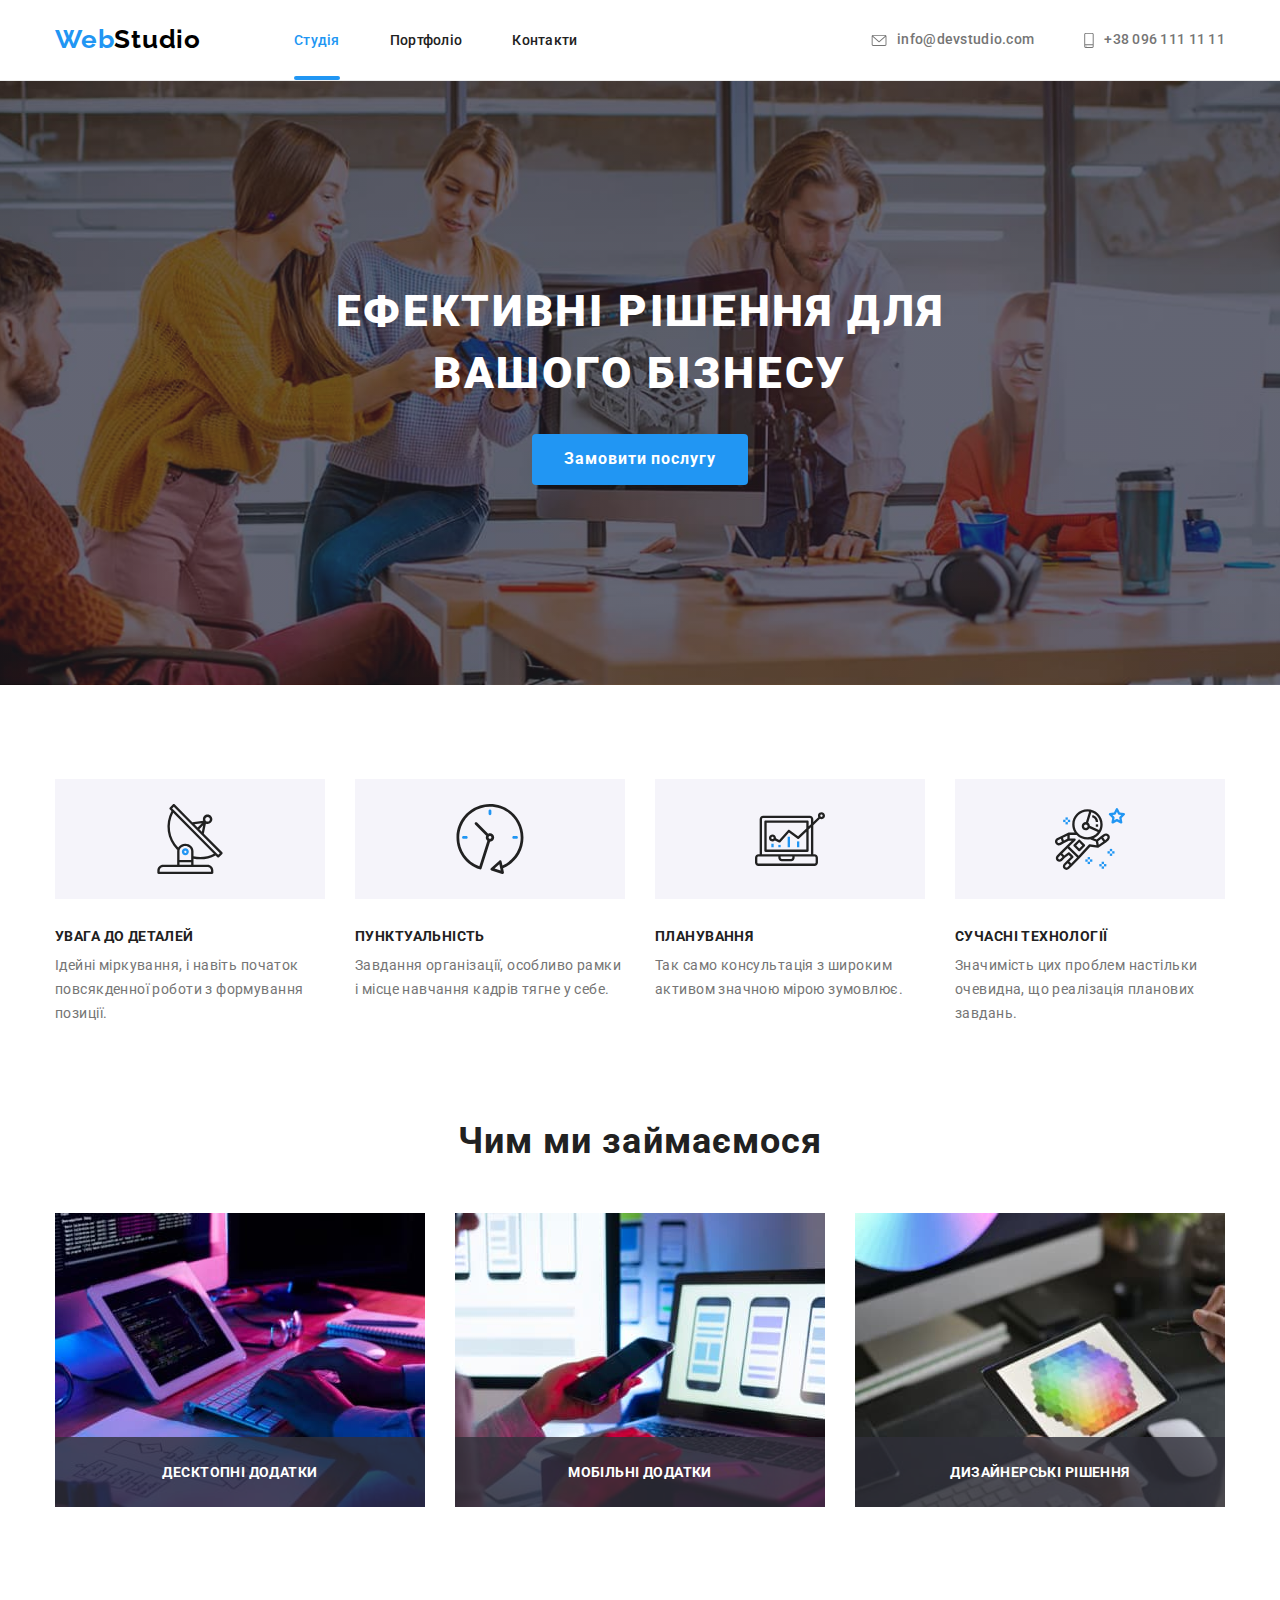
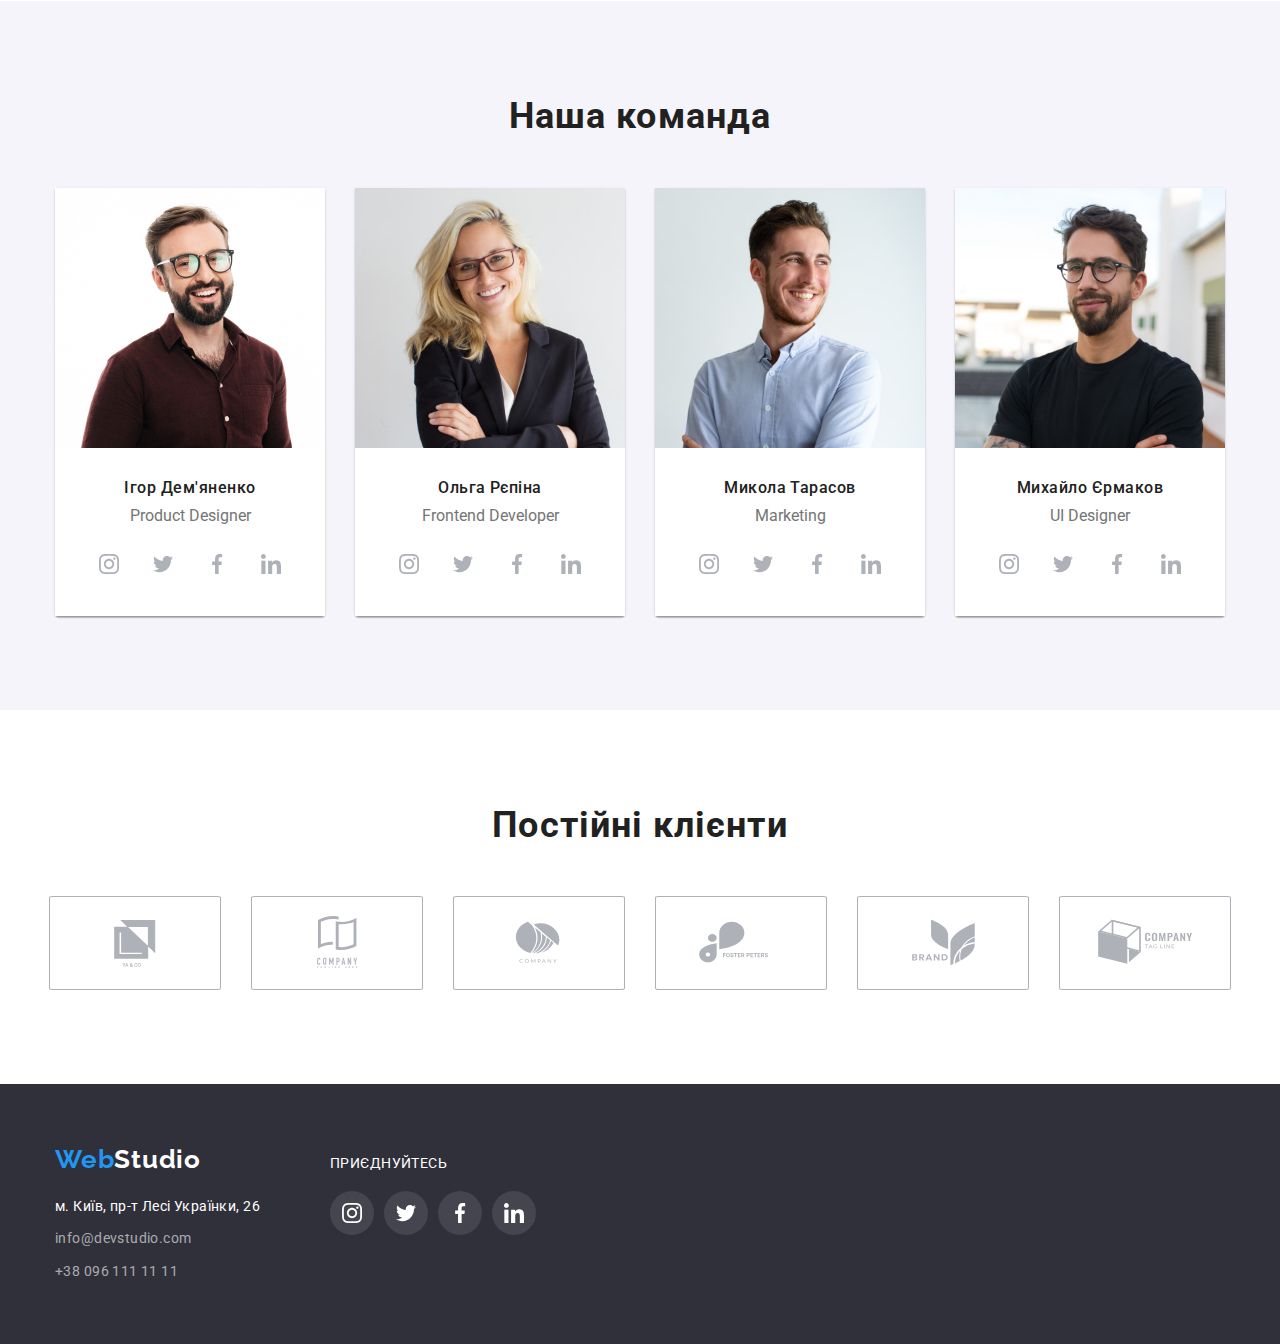
==== index.html @ da3ea860 "add start files" ====
<!DOCTYPE html>
<html lang="uk">
  <head>
    <meta charset="UTF-8" />
    <meta http-equiv="X-UA-Compatible" content="IE=edge" />
    <meta name="viewport" content="width=device-width, initial-scale=1.0" />
    <title>WebStudio</title>
    <link rel="preconnect" href="https://fonts.googleapis.com" />
    <link rel="preconnect" href="https://fonts.gstatic.com" crossorigin />
    <link
      href="https://fonts.googleapis.com/css2?family=Raleway:wght@700&family=Roboto:wght@400;500;700;900&display=swap"
      rel="stylesheet"
    />
    <link
      rel="stylesheet"
      href="https://cdnjs.cloudflare.com/ajax/libs/modern-normalize/1.1.0/modern-normalize.min.css"
    />
    <link rel="stylesheet" href="./css/styles.css" />
  </head>
 
  <body>
    <!-- Хедер -->
    <header class="header">
      <div class="conteiner nav">
        <nav class="nav">
          <a class="logo logoheader" href="/"
            >Web<span class="sublogoheader">Studio</span></a
          >
          <ul class="list nav-list">
            <li class="item">
              <a class="link nav-link current" href="./index.html">Студія</a>
            </li>
            <li class="item">
              <a class="link nav-link" href="./portfolio.html">Портфоліо</a>
            </li>
            <li class="item"><a class="link nav-link" href="">Контакти</a></li>
          </ul>
        </nav>
        <ul class="list nav-list nav-contact">
          <li class="item">
            <a class="link nav-link nav-icon" href="mailto:info@devstudio.com">
              <svg width="16px" height="12px" class="contact-icon">
                <use href="./images/icon/symbol-defs.svg#envelope"></use>
              </svg>
              info@devstudio.com</a
            >
          </li>
          <li class="item">
            <a class="link nav-link nav-icon" href="tel:+380961111111">
              <svg width="10px" height="16px" class="contact-icon">
                <use href="./images/icon/symbol-defs.svg#smartphone"></use>
              </svg>
              +38 096 111 11 11</a
            >
          </li>
        </ul>
      </div>
    </header>

    <!-- Мейн -->
    <main class="main">
      <!-- hero section -->
      <section class="hero">
        <div class="conteiner">
          <h1 class="hero-title">Ефективні рішення для вашого бізнесу</h1>
          <button class="hero-button" data-modal-open type="button">Замовити послугу</button>
        </div>
        
      </section>
      <!-- features section -->
      <section class="features">
        <div class="conteiner">
          <h2 class="features-title visually-hidden">Особливості</h2>
          <ul class="list features-list">
            <li class="features-item item icon-antenna">
              <h3 class="features-subtitle">Увага до деталей</h3>
              <p class="features-text">
                Ідейні міркування, і навіть початок повсякденної роботи з
                формування позиції.
              </p>
            </li>
            <li class="features-item item icon-clock">
              <h3 class="features-subtitle">Пунктуальність</h3>
              <p class="features-text">
                Завдання організації, особливо рамки і місце навчання кадрів
                тягне у себе.
              </p>
            </li>
            <li class="features-item item icon-diagram">
              <h3 class="features-subtitle">Планування</h3>
              <p class="features-text">
                Так само консультація з широким активом значною мірою зумовлює.
              </p>
            </li>
            <li class="features-item item icon-astronaut">
              <h3 class="features-subtitle">Сучасні технології</h3>
              <p class="features-text">
                Значимість цих проблем настільки очевидна, що реалізація
                планових завдань.
              </p>
            </li>
          </ul>
        </div>
      </section>
      
      <!-- examples section -->

      <section class="examples">
        <div class="conteiner">
          <h2 class="examples-title">Чим ми займаємося</h2>
          <ul class="list examples-list">
            <li class="examples-item item">
              <img
                src="./images/work1.jpg"
                alt="Приклад робіт"
                width="370"
                height="294"
              />
              <div class="examples-desc">
                <p class="examples-text">Десктопні додатки</p>
              </div>
            </li>
            <li class="examples-item item">
              <img
                src="./images/work2.jpg"
                alt="Приклад робіт"
                width="370"
                height="294"
              />
              <div class="examples-desc">
              <p class="examples-text">Мобільні додатки</p>
              </div>
            </li>
            <li class="examples-item item">
              <img
                src="./images/work3.jpg"
                alt="Приклад робіт"
                width="370"
                height="294"
              />
              <div class="examples-desc">
              <p class="examples-text">Дизайнерські рішення</p>
              </div>
            </li>
          </ul>
        </div>
      </section>

      <!-- team section -->
      <section class="team">
        <div class="conteiner">
          <h2 class="team-title">Наша команда</h2>
          <ul class="list team-list">
            <li class="team-item item">
              <img
                src="./images/team1.jpg"
                alt="Продакт дизайнер"
                width="270"
              />
              <div class="team desc">
                <h3 class="team-subtitle">Ігор Дем'яненко</h3>
                <p class="team-text">Product Designer</p>
                <ul class="list social-list">
                  <li class="social-item">
                    <a href="#" class="social-link">
                      <svg class="social-icon" aria-label="instagram">
                        <use
                          href="./images/icon/symbol-defs.svg#instagram"
                        ></use>
                      </svg>
                    </a>
                  </li>
                  <li class="social-item">
                    <a href="#" class="social-link">
                      <svg class="social-icon" aria-label="twitter">
                        <use href="./images/icon/symbol-defs.svg#twitter"></use>
                      </svg>
                    </a>
                  </li>
                  <li class="social-item">
                    <a href="#" class="social-link">
                      <svg class="social-icon" aria-label="facebook">
                        <use
                          href="./images/icon/symbol-defs.svg#facebook"
                        ></use>
                      </svg>
                    </a>
                  </li>
                  <li class="social-item">
                    <a href="#" class="social-link">
                      <svg class="social-icon" aria-label="linkedin">
                        <use
                          href="./images/icon/symbol-defs.svg#linkedin"
                        ></use>
                      </svg>
                    </a>
                  </li>
                </ul>
              </div>
            </li>
            <li class="team-item">
              <img
                src="./images/team2.jpg"
                alt="Фронтенд розробник"
                width="270"
              />
              <div class="team desc">
                <h3 class="team-subtitle">Ольга Рєпіна</h3>
                <p class="team-text">Frontend Developer</p>
                <ul class="list social-list">
                  <li class="social-item">
                    <a href="#" class="social-link">
                      <svg class="social-icon" aria-label="instagram">
                        <use
                          href="./images/icon/symbol-defs.svg#instagram"
                        ></use>
                      </svg>
                    </a>
                  </li>
                  <li class="social-item">
                    <a href="#" class="social-link">
                      <svg class="social-icon" aria-label="twitter">
                        <use href="./images/icon/symbol-defs.svg#twitter"></use>
                      </svg>
                    </a>
                  </li>
                  <li class="social-item">
                    <a href="#" class="social-link">
                      <svg class="social-icon" aria-label="facebook">
                        <use
                          href="./images/icon/symbol-defs.svg#facebook"
                        ></use>
                      </svg>
                    </a>
                  </li>
                  <li class="social-item">
                    <a href="#" class="social-link">
                      <svg class="social-icon" aria-label="linkedin">
                        <use
                          href="./images/icon/symbol-defs.svg#linkedin"
                        ></use>
                      </svg>
                    </a>
                  </li>
                </ul>
              </div>
            </li>
            <li class="team-item">
              <img src="./images/team3.jpg" alt="Маркетинг" width="270" />
              <div class="team desc">
                <h3 class="team-subtitle">Микола Тарасов</h3>
                <p class="team-text">Marketing</p>
                <ul class="list social-list">
                  <li class="social-item">
                    <a href="#" class="social-link">
                      <svg class="social-icon" aria-label="instagram">
                        <use
                          href="./images/icon/symbol-defs.svg#instagram"
                        ></use>
                      </svg>
                    </a>
                  </li>
                  <li class="social-item">
                    <a href="#" class="social-link">
                      <svg class="social-icon" aria-label="twitter">
                        <use href="./images/icon/symbol-defs.svg#twitter"></use>
                      </svg>
                    </a>
                  </li>
                  <li class="social-item">
                    <a href="#" class="social-link">
                      <svg class="social-icon" aria-label="facebook">
                        <use
                          href="./images/icon/symbol-defs.svg#facebook"
                        ></use>
                      </svg>
                    </a>
                  </li>
                  <li class="social-item">
                    <a href="#" class="social-link">
                      <svg class="social-icon" aria-label="linkedin">
                        <use
                          href="./images/icon/symbol-defs.svg#linkedin"
                        ></use>
                      </svg>
                    </a>
                  </li>
                </ul>
              </div>
            </li>
            <li class="team-item item">
              <img src="./images/team4.jpg" alt="Дизайнер" width="270" />
              <div class="team desc">
                <h3 class="team-subtitle">Михайло Єрмаков</h3>
                <p class="team-text">UI Designer</p>
                <ul class="list social-list">
                  <li class="social-item">
                    <a href="#" class="social-link">
                      <svg class="social-icon" aria-label="instagram">
                        <use
                          href="./images/icon/symbol-defs.svg#instagram"
                        ></use>
                      </svg>
                    </a>
                  </li>
                  <li class="social-item">
                    <a href="#" class="social-link">
                      <svg class="social-icon" aria-label="twitter">
                        <use href="./images/icon/symbol-defs.svg#twitter"></use>
                      </svg>
                    </a>
                  </li>
                  <li class="social-item">
                    <a href="#" class="social-link">
                      <svg class="social-icon" aria-label="facebook">
                        <use
                          href="./images/icon/symbol-defs.svg#facebook"
                        ></use>
                      </svg>
                    </a>
                  </li>
                  <li class="social-item">
                    <a href="#" class="social-link">
                      <svg class="social-icon" aria-label="linkedin">
                        <use
                          href="./images/icon/symbol-defs.svg#linkedin"
                        ></use>
                      </svg>
                    </a>
                  </li>
                </ul>
              </div>
            </li>
          </ul>
        </div>
      </section>
      <!-- Clients section -->
      <section class="clients">
        <div class="conteiner">
          <h2 class="clients-title">Постійні клієнти</h2>
          <ul class="list clients-list">
            <li class="clients-item">
              <a href="#" class="clients-link">
                <svg class="clients-icon">
                  <use href="./images/icon/symbol-defs.svg#client1"></use>
                </svg>
              </a>
            </li>
            <li class="clients-item">
              <a href="#" class="clients-link">
                <svg class="clients-icon">
                  <use href="./images/icon/symbol-defs.svg#client2"></use>
                </svg>
              </a>
            </li>
            <li class="clients-item">
              <a href="#" class="clients-link">
                <svg class="clients-icon">
                  <use href="./images/icon/symbol-defs.svg#client3"></use>
                </svg>
              </a>
            </li>
            <li class="clients-item">
              <a href="#" class="clients-link">
                <svg class="clients-icon">
                  <use href="./images/icon/symbol-defs.svg#client4"></use>
                </svg>
              </a>
            </li>
            <li class="clients-item">
              <a href="#" class="clients-link">
                <svg class="clients-icon">
                  <use href="./images/icon/symbol-defs.svg#client5"></use>
                </svg>
              </a>
            </li>
            <li class="clients-item">
              <a href="#" class="clients-link">
                <svg class="clients-icon">
                  <use href="./images/icon/symbol-defs.svg#client6"></use>
                </svg>
              </a>
            </li>
          </ul>
        </div>
      </section>
    </main>
    <!-- Футер -->
    <footer class="footer">
      <div class="conteiner footer-info">
        <div class="address">
          <a class="logo logofooter" href="/"
            >Web<span class="sublogofooter">Studio</span></a
          >
          <address">
            <ul class="list address-list">
              <li class="address-item item">
                <a
                  class="link address-map"
                  href="https://goo.gl/maps/CPtrU1FHBa2aNyZL9"
                  target="_blank"
                  rel="noopener noreferrer nofollow"
                  >м. Київ, пр-т Лесі Українки, 26</a
                >
              </li>
              <li class="address-item item">
                <a class="link address-link" href="mailto:info@devstudio.com"
                  >info@devstudio.com</a
                >
              </li>
              <li class="address-item item">
                <a class="link address-link" href="tel:+380961111111"
                  >+38 096 111 11 11</a
                >
              </li>
            </ul>
          </address>
        </div>
        <div class="social-contact">
          <p class="social-contact-title">приєднуйтесь</p>
          <ul class="list social-contact-list">
            <li class="social-contact-item">
              <a class="social-contact-link" href="#">
                <svg class="social-contact-icon">
                  <use href="./images/icon/symbol-defs.svg#instagram"></use>
                </svg>
              </a>
            </li>
            <li class="social-contact-item">
              <a class="social-contact-link" href="#">
                <svg class="social-contact-icon">
                  <use href="./images/icon/symbol-defs.svg#twitter"></use>
                </svg>
              </a>
            </li>
            <li class="social-contact-item">
              <a class="social-contact-link" href="#">
                <svg class="social-contact-icon">
                  <use href="./images/icon/symbol-defs.svg#facebook"></use>
                </svg>
              </a>
            </li>
            <li class="social-contact-item">
              <a class="social-contact-link" href="#">
                <svg class="social-contact-icon">
                  <use href="./images/icon/symbol-defs.svg#linkedin"></use>
                </svg>
              </a>
            </li>
          </ul>
        </div>
      </div>
    </footer>
    <div class="backdrop is-hidden" data-modal>
          <div class="modal" >
            <button class="modal-button" data-modal-close type="button">
              <svg width="18px" height="18px">
                <use href="./images/icon/symbol-defs.svg#close"></use>
              </svg>
            </button>
          </div>
        </div>
    <script src="./js/modal.js"></script>
  </body>
</html>
---- css/styles.css ----
:root {
  --color-primery: #212121;
  --color-secondary: #757575;
  --color-action-primery: #2196f3;
  --color-light-primery: #fff;
  --color-light-secondary: #f5f4fa;
  --color-dark-secondary: #000000;
  --color-dark-primery: #2f303a;
  --color-action-secondary: #188ce8;
  --color-line: #ececec;
  --color-border: #eee;
  --color-icon: #afb1b8;
  --color-footer-icon: #ffffff1a;
  --color-overlay: rgba(47, 48, 58, 0.8);
  --color-backdrop: rgba(0, 0, 0, 0.2);
  --timing: cubic-bezier(0.4, 0, 0.2, 1);
}

body {
  background-color: var(--color-light-primery);
  color: var(--color-primery);

  font-family: "Roboto", sans-serif;
}
h1,
h2,
h3,
h4,
p {
  margin: 0;
}

.list {
  list-style: none;
  margin: 0;
  padding: 0;
}
.visually-hidden {
  position: absolute;
  white-space: nowrap;
  width: 1px;
  height: 1px;
  overflow: hidden;
  border: 0;
  padding: 0;
  clip: rect(0 0 0 0);
  clip-path: inset(50%);
  margin: -1px;
}
.link {
  text-decoration: none;
}

.conteiner {
  width: 1200px;
  padding: 0 15px;
  margin-right: auto;
  margin-left: auto;
}
img {
  display: block;
}
/* Header section */
header {
  border-bottom: 1px solid var(--color-line);
}

.logo {
  display: inline-block;
  align-items: center;

  font-family: "Raleway", sans-serif;
  font-weight: 700;
  font-size: 26px;
  line-height: 1.2;
  letter-spacing: 0.03em;
  color: var(--color-action-primery);
  text-decoration: none;
}

.logoheader {
  margin-right: 93px;
  padding-top: 24px;
  padding-bottom: 25px;
}

.sublogoheader {
  color: var(--color-dark-secondary);
}

.nav {
  display: flex;
}

.nav-list {
  display: flex;
  align-items: center;
  padding: 0px;
}

.nav-link {
  position: relative;
  padding-top: 32px;
  padding-bottom: 32px;

  font-weight: 500;
  font-size: 14px;
  line-height: 1.1;
  letter-spacing: 0.02em;
  color: var(--color-primery);
  transition: color 250ms var(--timing);
}

.nav-link:hover,
.nav-link:focus {
  color: var(--color-action-primery);
}

.nav-link.current {
  color: var(--color-action-primery);
}

.current::after {
  position: absolute;
  bottom: 0;
  left: 0;
  content: "";
  width: 100%;
  height: 4px;
  border-radius: 2px;
  background-color: var(--color-action-primery);
}

.nav-contact {
  margin-left: auto;
}

.nav-contact .link {
  color: var(--color-secondary);
}

.nav-icon:hover,
.nav-icon:focus {
  color: var(--color-action-primery);
}

.nav-list .item + .item {
  margin-left: 50px;
}

.nav-link .icon {
  fill: currentColor;
}

.contact-icon {
  margin-right: 10px;
}

.nav-icon {
  display: flex;
  align-items: center;
  justify-content: center;
  fill: currentColor;
  transition: color 250ms var(--timing);
}

/* Hero section */
.hero {
  padding: 200px 0;
  max-width: 1600px;
  margin: 0 auto;
  background-color: var(--color-dark-primery);
  color: var(--color-light-primery);
  background-image: linear-gradient(
      to right,
      rgba(47, 48, 58, 0.4),
      rgba(47, 48, 58, 0.4)
    ),
    url(../images/background.jpg);
  background-repeat: no-repeat;
  background-position: center;
  background-size: cover;
}

.conteiner .hero {
  margin-left: auto;
  margin-right: auto;
}

.hero-title {
  margin-left: auto;
  margin-right: auto;
  margin-bottom: 30px;
  padding: 0;
  width: 696px;
  font-weight: 900;
  font-size: 44px;
  line-height: 1.4;
  text-align: center;
  letter-spacing: 0.06em;
  text-transform: uppercase;
}
.hero-button {
  display: block;
  border: none;
  border-radius: 4px;
  padding: 10px 32px;
  margin-left: auto;
  margin-right: auto;
  min-width: 216px;

  font-family: inherit;
  font-weight: 700;
  font-size: 16px;
  line-height: 1.9;
  letter-spacing: 0.06em;
  background-color: var(--color-action-primery);
  color: var(--color-light-primery);
  cursor: pointer;
  transition: background-color 250ms var(--timing);
}
.hero-button:hover,
.hero-button:focus {
  background-color: var(--color-action-secondary);
}

.backdrop {
  position: fixed;
  top: 0;
  left: 0;
  width: 100%;
  height: 100%;
  background-color: var(--color-backdrop);
  opacity: 1;
  visibility: visible;
  transition: opacity 250ms var(--timing), visibility 250ms var(--timing);
}

.backdrop.is-hidden {
  visibility: hidden;
  opacity: 0;
  pointer-events: none;
}

.modal {
  position: absolute;
  top: 50%;
  left: 50%;

  max-width: 528px;
  max-height: 581px;
  width: 100%;
  height: 100%;
  background-color: var(--color-light-primery);

  transform: translate(-50%, -50%);

  transition: transform 250ms var(--timing);
}

.modal-button {
  position: absolute;
  top: 8px;
  right: 8px;
  display: flex;
  justify-content: center;
  align-items: center;
  width: 30px;
  height: 30px;
  background-color: var(--color-light-primery);
  border-color: rgba(0, 0, 0, 0.1);
  border-radius: 50%;
  cursor: pointer;
}

/* features section */
.features {
  padding: 94px 0;
}
.features-list {
  display: flex;
  padding: 0;
}
.features-list .item + .item {
  margin-left: 30px;
}
.features-item {
  width: 270px;
}

.features-item::before {
  display: block;
  margin-bottom: 30px;
  content: "";
  height: 120px;
  background-color: var(--color-light-secondary);
}

.icon-antenna::before {
  background-image: url(../images/icon/antenna\ 1.svg);
  background-repeat: no-repeat;
  background-position: center;
}

.icon-clock::before {
  background-image: url(../images/icon/clock\ 1.svg);
  background-repeat: no-repeat;
  background-position: center;
}

.icon-diagram::before {
  background-image: url(../images/icon/diagram\ 1.svg);
  background-repeat: no-repeat;
  background-position: center;
}

.icon-astronaut::before {
  background-image: url(../images/icon/astronaut\ 1.svg);
  background-repeat: no-repeat;
  background-position: center;
}

.features-subtitle {
  margin-bottom: 10px;
  font-weight: 700;
  font-size: 14px;
  line-height: 1.1;
  letter-spacing: 0.03em;
  text-transform: uppercase;
}
.features-text {
  font-size: 14px;
  line-height: 1.7;
  letter-spacing: 0.03em;
  color: var(--color-secondary);
}
/* examples section */
.examples {
  padding-bottom: 94px;
}
.examples-title {
  margin-bottom: 50px;

  font-size: 36px;
  line-height: 1.2;
  text-align: center;
  letter-spacing: 0.03em;
}
.examples-list {
  display: flex;
}
.examples-list .item + .item {
  margin-left: 30px;
}

.examples-item {
  position: relative;
}

.examples-desc {
  position: absolute;
  bottom: 0;
  left: 0;
  width: 100%;
  display: flex;
  justify-content: center;
  align-items: center;
  padding-top: 27px;
  padding-bottom: 27px;
  background: var(--color-overlay);
}

.examples-text {
  font-weight: 700;
  font-size: 14px;
  line-height: calc(16 / 14);
  text-align: center;
  letter-spacing: 0.03em;
  text-transform: uppercase;
  color: var(--color-light-primery);
}

/* team section */
.team {
  padding: 94px 0;
  background-color: var(--color-light-secondary);
}
.team-title {
  margin-bottom: 50px;
  font-size: 36px;
  line-height: 1.2;
  text-align: center;
  letter-spacing: 0.03em;
}
.team-list {
  display: flex;
  gap: 30px;
}

.team-item {
  box-shadow: 0px 1px 3px rgba(0, 0, 0, 0.12), 0px 1px 1px rgba(0, 0, 0, 0.14),
    0px 2px 1px rgba(0, 0, 0, 0.2);
  border-radius: 0px 0px 4px 4px;
  background-color: var(--color-light-primery);
}

.team .desc {
  padding: 30px 0;
  background-color: var(--color-light-primery);
}

.team-subtitle {
  margin-bottom: 10px;
  font-weight: 500;
  font-size: 16px;
  line-height: 1.2;
  text-align: center;
  letter-spacing: 0.03em;
}
.team-text {
  margin-bottom: 16px;
  text-align: center;
  color: var(--color-secondary);
}

.social-list {
  display: flex;
  gap: 10px;
  justify-content: center;
  align-items: center;
}

.social-item {
  width: 44px;
  height: 44px;
}

.social-icon {
  width: 20px;
  height: 20px;
}

.social-link {
  display: flex;
  width: 100%;
  height: 100%;
  justify-content: center;
  align-items: center;
  fill: var(--color-icon);
  border-radius: 50%;
  transition: fill 250ms var(--timing), backgroun-color 250ms var(--timing);
}

.social-link:hover,
.social-link:focus {
  fill: var(--color-light-primery);
  background-color: var(--color-action-primery);
}

/* clients section */

.clients {
  padding: 94px 0;
}

.clients-title {
  margin-bottom: 50px;
  font-size: 36px;
  line-height: calc(42 / 36);
  text-align: center;
  letter-spacing: 0.03em;
}

.clients-list {
  display: flex;
  gap: 30px;
  justify-content: center;
}

.clients-link {
  display: flex;
  width: 100%;
  height: 100%;
  justify-content: center;
  align-items: center;
  fill: var(--color-icon);
  border: 1px solid var(--color-icon);
  border-radius: 2%;
  transition: fill 250ms var(--timing), border 250ms var(--timing);
}

.clients-icon {
  width: 170px;
  height: 92px;
}
.clients-link:hover,
.clients-link:focus {
  fill: var(--color-action-primery);
  border: 1px solid var(--color-action-primery);
}

/* footer section */
.footer {
  padding: 60px 0;
  background-color: var(--color-dark-primery);
}

.footer-info {
  display: flex;
  gap: 70px;
  align-items: baseline;
}

.logofooter {
  margin-bottom: 20px;
}

.sublogofooter {
  color: var(--color-light-primery);
}
.address-list .item + .item {
  margin-top: 9px;
}
.address-map {
  font-style: normal;
  font-size: 14px;
  line-height: 1.7;
  letter-spacing: 0.03em;
  color: var(--color-light-primery);
  transition: color 250ms var(--timing);
}
.address-link {
  font-style: normal;
  font-size: 14px;
  line-height: 1.7;
  letter-spacing: 0.03em;
  color: rgba(255, 255, 255, 0.6);
  transition: color 250ms var(--timing);
}
.address-link:hover,
:focus,
.address-map:hover,
:focus {
  color: var(--color-action-primery);
}

.social-contact-title {
  margin-bottom: 20px;
  color: var(--color-light-primery);
  font-size: 14px;
  line-height: calc(16 / 14);
  letter-spacing: 0.03em;
  text-transform: uppercase;
}

.social-contact-list {
  display: flex;
  gap: 10px;
  justify-content: center;
  align-items: center;
}

.social-contact-item {
  width: 44px;
  height: 44px;
}

.social-contact-link {
  display: flex;
  justify-content: center;
  align-items: center;
  width: 100%;
  height: 100%;
  border-radius: 50%;
  fill: var(--color-light-primery);
  background-color: var(--color-footer-icon);
  transition: background-color 250ms var(--timing);
}

.social-contact-link:hover,
.social-contact-link:focus {
  background-color: var(--color-action-primery);
}

.social-contact-icon {
  width: 20px;
  height: 20px;
}

/* portfolio button */
.portfolio-button {
  padding: 6px 22px;
  border-radius: 4px;
  border: none;

  font-family: inherit;
  font-weight: 500;
  font-size: 16px;
  line-height: 1.6;
  text-align: center;
  letter-spacing: 0.03em;
  background-color: var(--color-light-secondary);
  cursor: pointer;
  transition: color 250ms var(--timing), background-color 250ms var(--timing),
    box-shadow 250ms var(--timing);
}

.portfolio-button:hover,
.portfolio-button:focus {
  box-shadow: 0px 3px 1px rgba(0, 0, 0, 0.1), 0px 1px 2px rgba(0, 0, 0, 0.08),
    0px 2px 2px rgba(0, 0, 0, 0.12);
  background-color: var(--color-action-primery);
  color: var(--color-light-primery);
}
.main-button {
  padding: 6px 25px;
}
/* portfolio section */
.portfolio {
  padding: 94px 0;
}
.main-list {
  display: flex;
  justify-content: center;
  margin-bottom: 50px;
}
.main-list .item + .item {
  margin-left: 9px;
}
.portfolio-list {
  display: flex;
  flex-wrap: wrap;
  margin-left: -30px;
  margin-bottom: -30px;
  /* gap: 30px; */
}
.portfolio-title {
  margin-bottom: 4px;
  font-size: 18px;
  line-height: 2;
  letter-spacing: 0.06em;
  color: var(--color-dark-primery);
}
.portfolio-subtitle {
  font-weight: 400;
  font-size: 16px;
  line-height: 1.9;
  letter-spacing: 0.03em;
  color: var(--color-secondary);
}
.portfolio-item {
  width: calc((100% / 3) - 30px);
  margin-left: 30px;
  margin-bottom: 30px;
}

.portfolio-link {
  display: block;
  transition: box-shadow 250ms var(--timing);
}

.portfolio-link:hover,
.portfolio-link:focus {
  box-shadow: 0px 1px 1px rgba(0, 0, 0, 0.12), 0px 4px 4px rgba(0, 0, 0, 0.06),
    1px 4px 6px rgba(0, 0, 0, 0.16);
}

.link-caption {
  padding: 20px 24px;
  border: 1px solid var(--color-border);
  border-top: none;
}

.portfolio-thumb {
  position: relative;
  overflow: hidden;
}

.portfolio-link-desc {
  position: absolute;
  bottom: 0;
  left: 0;
  display: block;
  padding: 63px 24px;
  width: 100%;
  transform: translateY(100%);

  opacity: 0;
  font-size: 18px;
  line-height: calc(28 / 18);
  letter-spacing: 0.03em;
  color: var(--color-light-primery);
  background-color: rgba(33, 150, 243, 0.9);
  transition: transform 250ms var(--timing), opacity 250ms var(--timing);
}

.portfolio-link:hover .portfolio-link-desc {
  transform: translateY(0);
  opacity: 1;
}
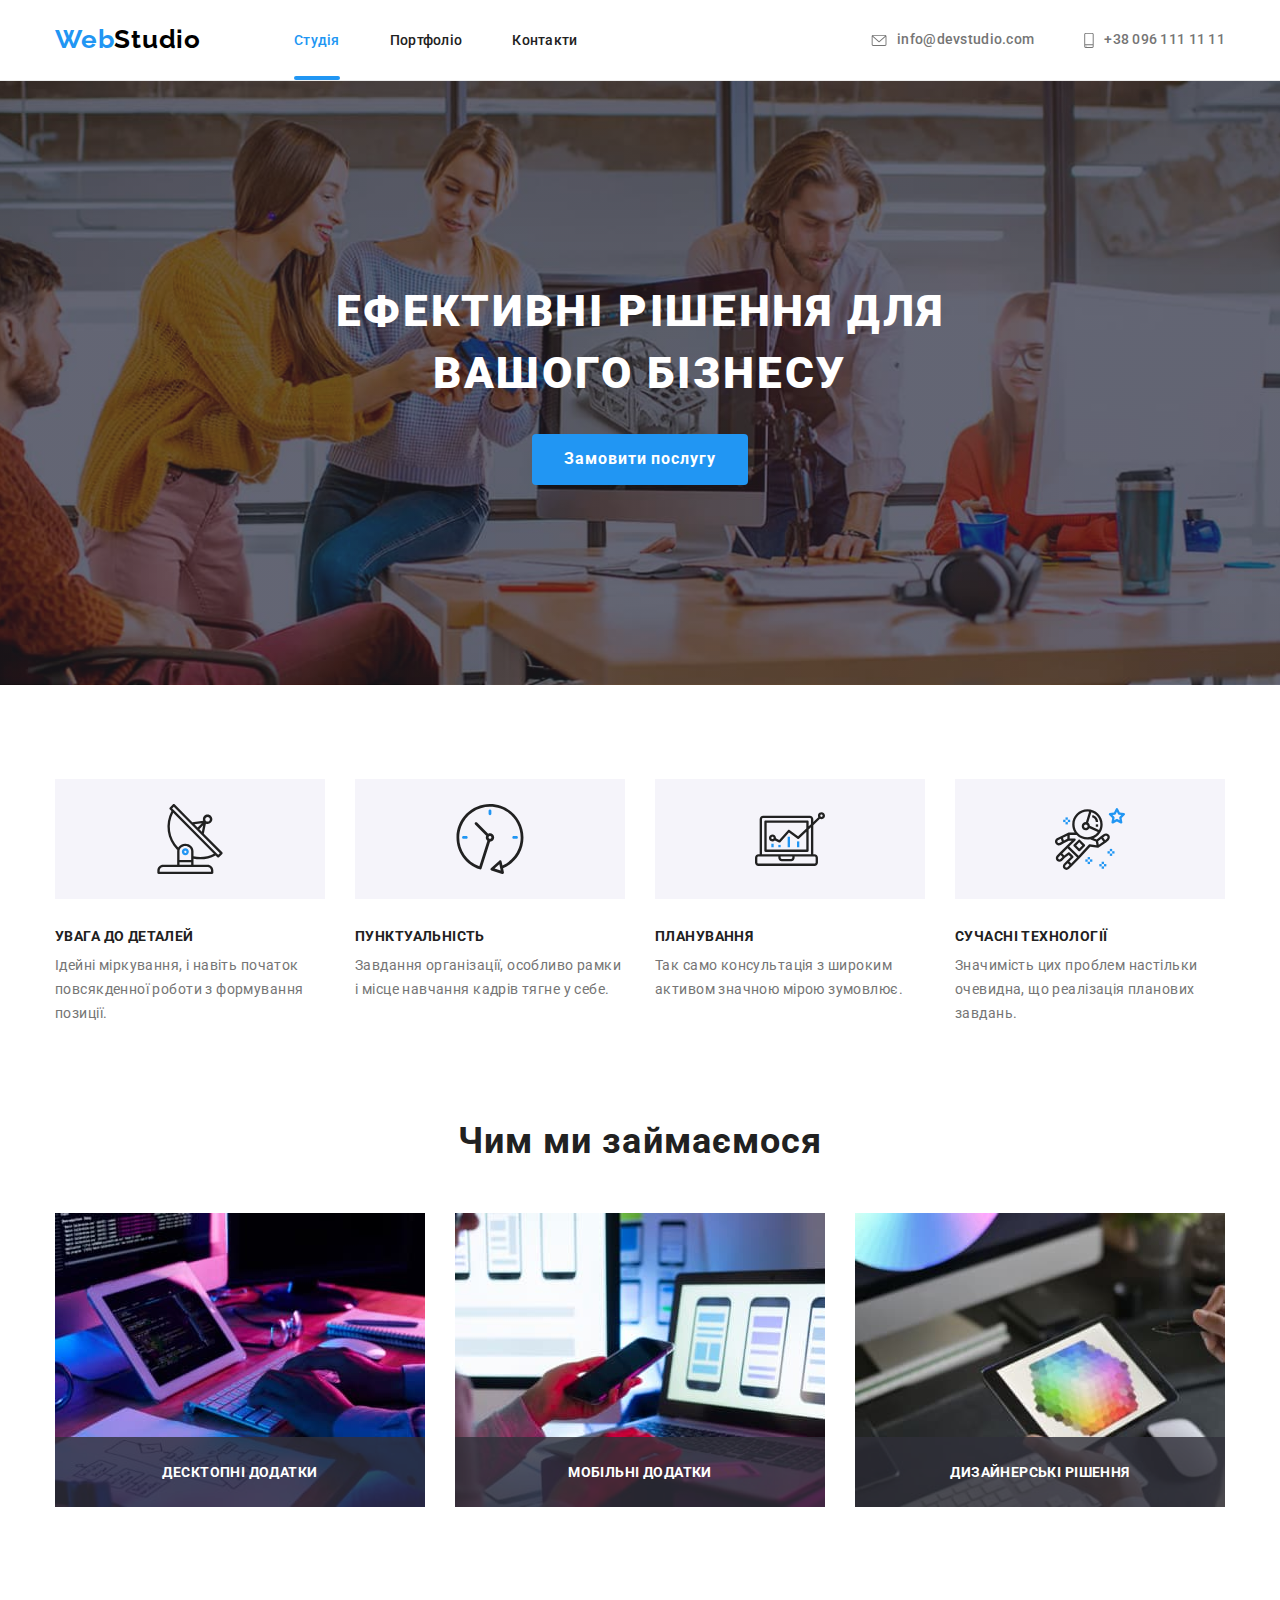
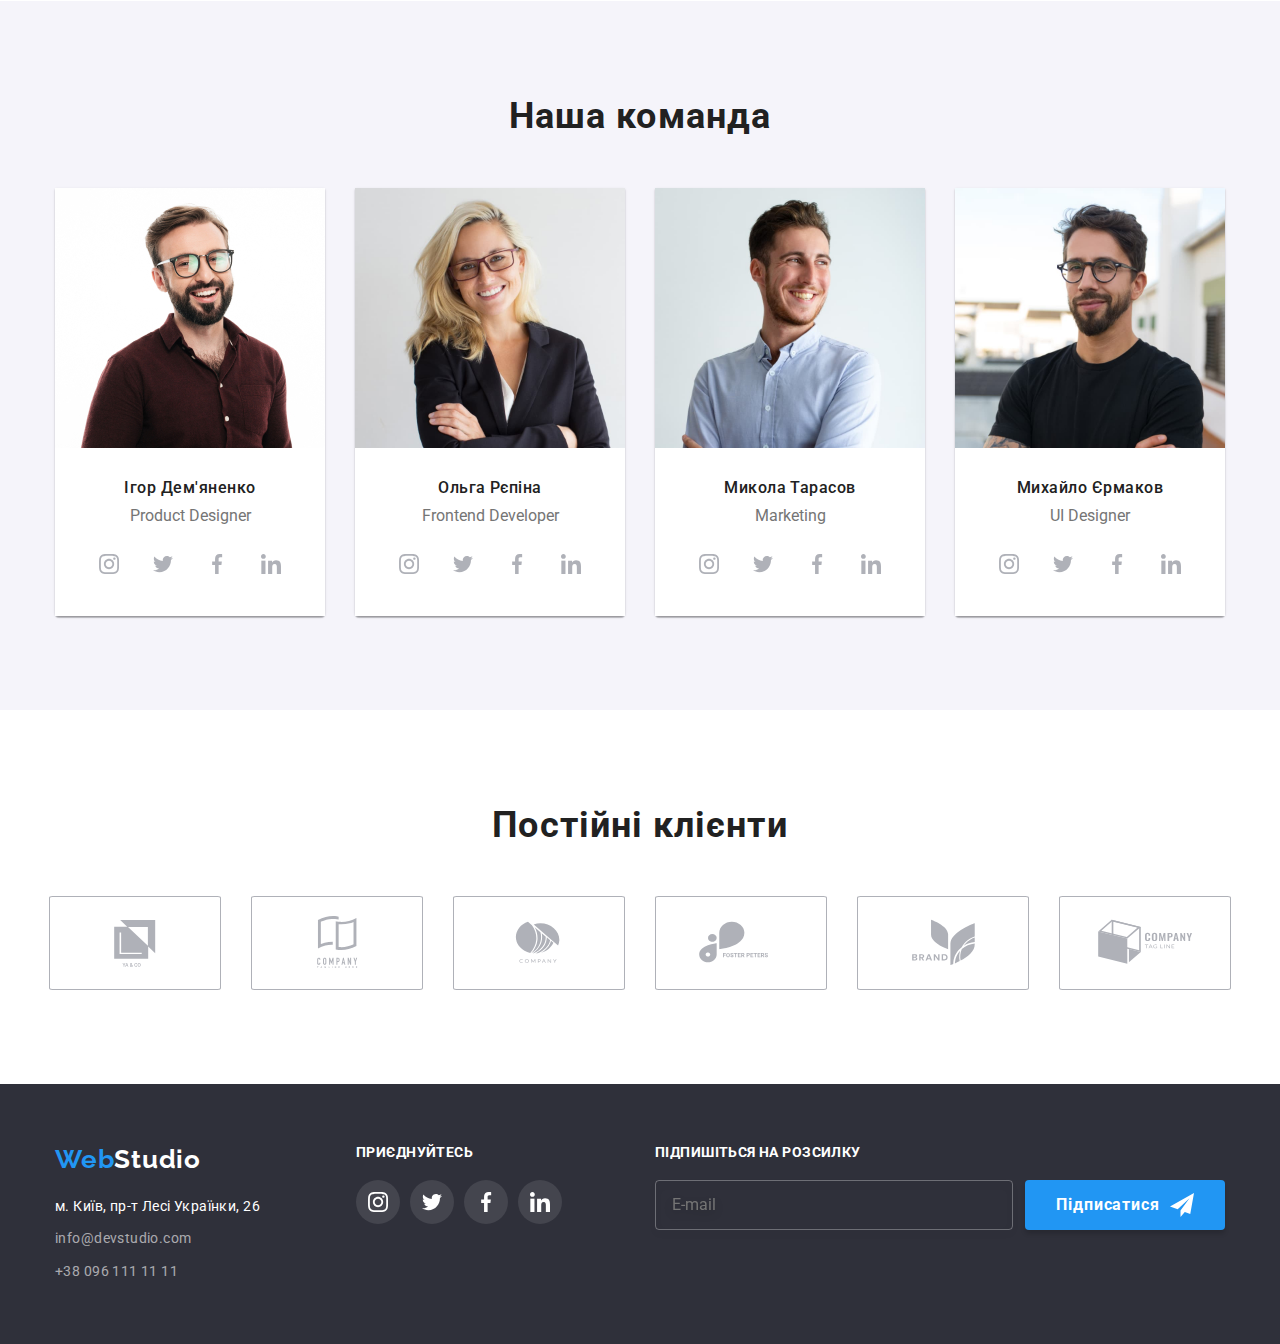
==== commit 47342b9a: "add full modal" ====
--- a/index.html
+++ b/index.html
@@ -40,7 +40,7 @@
           <li class="item">
             <a class="link nav-link nav-icon" href="mailto:info@devstudio.com">
               <svg width="16px" height="12px" class="contact-icon">
-                <use href="./images/icon/symbol-defs.svg#envelope"></use>
+                <use href="./images/icon/icons.svg#envelope"></use>
               </svg>
               info@devstudio.com</a
             >
@@ -48,7 +48,7 @@
           <li class="item">
             <a class="link nav-link nav-icon" href="tel:+380961111111">
               <svg width="10px" height="16px" class="contact-icon">
-                <use href="./images/icon/symbol-defs.svg#smartphone"></use>
+                <use href="./images/icon/icons.svg#smartphone"></use>
               </svg>
               +38 096 111 11 11</a
             >
@@ -165,7 +165,7 @@
                     <a href="#" class="social-link">
                       <svg class="social-icon" aria-label="instagram">
                         <use
-                          href="./images/icon/symbol-defs.svg#instagram"
+                          href="./images/icon/icons.svg#instagram"
                         ></use>
                       </svg>
                     </a>
@@ -173,7 +173,7 @@
                   <li class="social-item">
                     <a href="#" class="social-link">
                       <svg class="social-icon" aria-label="twitter">
-                        <use href="./images/icon/symbol-defs.svg#twitter"></use>
+                        <use href="./images/icon/icons.svg#twitter"></use>
                       </svg>
                     </a>
                   </li>
@@ -181,7 +181,7 @@
                     <a href="#" class="social-link">
                       <svg class="social-icon" aria-label="facebook">
                         <use
-                          href="./images/icon/symbol-defs.svg#facebook"
+                          href="./images/icon/icons.svg#facebook"
                         ></use>
                       </svg>
                     </a>
@@ -190,7 +190,7 @@
                     <a href="#" class="social-link">
                       <svg class="social-icon" aria-label="linkedin">
                         <use
-                          href="./images/icon/symbol-defs.svg#linkedin"
+                          href="./images/icon/icons.svg#linkedin"
                         ></use>
                       </svg>
                     </a>
@@ -212,7 +212,7 @@
                     <a href="#" class="social-link">
                       <svg class="social-icon" aria-label="instagram">
                         <use
-                          href="./images/icon/symbol-defs.svg#instagram"
+                          href="./images/icon/icons.svg#instagram"
                         ></use>
                       </svg>
                     </a>
@@ -220,7 +220,7 @@
                   <li class="social-item">
                     <a href="#" class="social-link">
                       <svg class="social-icon" aria-label="twitter">
-                        <use href="./images/icon/symbol-defs.svg#twitter"></use>
+                        <use href="./images/icon/icons.svg#twitter"></use>
                       </svg>
                     </a>
                   </li>
@@ -228,7 +228,7 @@
                     <a href="#" class="social-link">
                       <svg class="social-icon" aria-label="facebook">
                         <use
-                          href="./images/icon/symbol-defs.svg#facebook"
+                          href="./images/icon/icons.svg#facebook"
                         ></use>
                       </svg>
                     </a>
@@ -237,7 +237,7 @@
                     <a href="#" class="social-link">
                       <svg class="social-icon" aria-label="linkedin">
                         <use
-                          href="./images/icon/symbol-defs.svg#linkedin"
+                          href="./images/icon/icons.svg#linkedin"
                         ></use>
                       </svg>
                     </a>
@@ -255,7 +255,7 @@
                     <a href="#" class="social-link">
                       <svg class="social-icon" aria-label="instagram">
                         <use
-                          href="./images/icon/symbol-defs.svg#instagram"
+                          href="./images/icon/icons.svg#instagram"
                         ></use>
                       </svg>
                     </a>
@@ -263,7 +263,7 @@
                   <li class="social-item">
                     <a href="#" class="social-link">
                       <svg class="social-icon" aria-label="twitter">
-                        <use href="./images/icon/symbol-defs.svg#twitter"></use>
+                        <use href="./images/icon/icons.svg#twitter"></use>
                       </svg>
                     </a>
                   </li>
@@ -271,7 +271,7 @@
                     <a href="#" class="social-link">
                       <svg class="social-icon" aria-label="facebook">
                         <use
-                          href="./images/icon/symbol-defs.svg#facebook"
+                          href="./images/icon/icons.svg#facebook"
                         ></use>
                       </svg>
                     </a>
@@ -280,7 +280,7 @@
                     <a href="#" class="social-link">
                       <svg class="social-icon" aria-label="linkedin">
                         <use
-                          href="./images/icon/symbol-defs.svg#linkedin"
+                          href="./images/icon/icons.svg#linkedin"
                         ></use>
                       </svg>
                     </a>
@@ -298,7 +298,7 @@
                     <a href="#" class="social-link">
                       <svg class="social-icon" aria-label="instagram">
                         <use
-                          href="./images/icon/symbol-defs.svg#instagram"
+                          href="./images/icon/icons.svg#instagram"
                         ></use>
                       </svg>
                     </a>
@@ -306,7 +306,7 @@
                   <li class="social-item">
                     <a href="#" class="social-link">
                       <svg class="social-icon" aria-label="twitter">
-                        <use href="./images/icon/symbol-defs.svg#twitter"></use>
+                        <use href="./images/icon/icons.svg#twitter"></use>
                       </svg>
                     </a>
                   </li>
@@ -314,7 +314,7 @@
                     <a href="#" class="social-link">
                       <svg class="social-icon" aria-label="facebook">
                         <use
-                          href="./images/icon/symbol-defs.svg#facebook"
+                          href="./images/icon/icons.svg#facebook"
                         ></use>
                       </svg>
                     </a>
@@ -323,7 +323,7 @@
                     <a href="#" class="social-link">
                       <svg class="social-icon" aria-label="linkedin">
                         <use
-                          href="./images/icon/symbol-defs.svg#linkedin"
+                          href="./images/icon/icons.svg#linkedin"
                         ></use>
                       </svg>
                     </a>
@@ -342,42 +342,42 @@
             <li class="clients-item">
               <a href="#" class="clients-link">
                 <svg class="clients-icon">
-                  <use href="./images/icon/symbol-defs.svg#client1"></use>
+                  <use href="./images/icon/icons.svg#client1"></use>
                 </svg>
               </a>
             </li>
             <li class="clients-item">
               <a href="#" class="clients-link">
                 <svg class="clients-icon">
-                  <use href="./images/icon/symbol-defs.svg#client2"></use>
+                  <use href="./images/icon/icons.svg#client2"></use>
                 </svg>
               </a>
             </li>
             <li class="clients-item">
               <a href="#" class="clients-link">
                 <svg class="clients-icon">
-                  <use href="./images/icon/symbol-defs.svg#client3"></use>
+                  <use href="./images/icon/icons.svg#client3"></use>
                 </svg>
               </a>
             </li>
             <li class="clients-item">
               <a href="#" class="clients-link">
                 <svg class="clients-icon">
-                  <use href="./images/icon/symbol-defs.svg#client4"></use>
+                  <use href="./images/icon/icons.svg#client4"></use>
                 </svg>
               </a>
             </li>
             <li class="clients-item">
               <a href="#" class="clients-link">
                 <svg class="clients-icon">
-                  <use href="./images/icon/symbol-defs.svg#client5"></use>
+                  <use href="./images/icon/icons.svg#client5"></use>
                 </svg>
               </a>
             </li>
             <li class="clients-item">
               <a href="#" class="clients-link">
                 <svg class="clients-icon">
-                  <use href="./images/icon/symbol-defs.svg#client6"></use>
+                  <use href="./images/icon/icons.svg#client6"></use>
                 </svg>
               </a>
             </li>
@@ -422,42 +422,128 @@
             <li class="social-contact-item">
               <a class="social-contact-link" href="#">
                 <svg class="social-contact-icon">
-                  <use href="./images/icon/symbol-defs.svg#instagram"></use>
+                  <use href="./images/icon/icons.svg#instagram"></use>
                 </svg>
               </a>
             </li>
             <li class="social-contact-item">
               <a class="social-contact-link" href="#">
                 <svg class="social-contact-icon">
-                  <use href="./images/icon/symbol-defs.svg#twitter"></use>
+                  <use href="./images/icon/icons.svg#twitter"></use>
                 </svg>
               </a>
             </li>
             <li class="social-contact-item">
               <a class="social-contact-link" href="#">
                 <svg class="social-contact-icon">
-                  <use href="./images/icon/symbol-defs.svg#facebook"></use>
+                  <use href="./images/icon/icons.svg#facebook"></use>
                 </svg>
               </a>
             </li>
             <li class="social-contact-item">
               <a class="social-contact-link" href="#">
                 <svg class="social-contact-icon">
-                  <use href="./images/icon/symbol-defs.svg#linkedin"></use>
+                  <use href="./images/icon/icons.svg#linkedin"></use>
                 </svg>
               </a>
             </li>
           </ul>
+        </div>
+        <div class="subscribe">
+          <p class="subscribe-text">Підпишіться на розсилку</p>
+          <form name="subscribe" autocomplete="off" novalidate>
+            <div class="subscribe-form">
+              <label >
+                <input class="subscribe-input" type="email" name="email" placeholder="E-mail">
+              </label>
+              <button class="subscribe-button" type="submit">Підписатися
+              <svg class="subscribe-icon" width="24" height="24">
+                <use href="./images/icon/icons.svg#icon-send"></use>
+              </svg>
+            </button>
+            </div>
+          </form>
         </div>
       </div>
     </footer>
+
     <div class="backdrop is-hidden" data-modal>
-          <div class="modal" >
-            <button class="modal-button" data-modal-close type="button">
+          <div class="modal">
+            <button class="modal-button-close" data-modal-close type="button">
               <svg width="18px" height="18px">
-                <use href="./images/icon/symbol-defs.svg#close"></use>
+                <use href="./images/icon/icons.svg#close"></use>
               </svg>
             </button>
+            <h2 class="modal-title">Залиште свої дані, ми вам передзвонимо</h2>
+            <form name="contact-form" autocomplete="off" novalidate>
+
+              
+                <label class="form-label" for="user-name">Ім'я</label>
+                  <div class="contact-form-input">
+                    <input 
+                    class="form-input" 
+                    id="user-name" 
+                    type="text" 
+                    name="name" />
+                    <svg class="contact-form-icon" width="18" height="18">
+                      <use href="./images/icon/icons.svg#person"></use>
+                    </svg>
+                  </div>
+              
+
+              
+                <label class="form-label" for="user-phone">Телефон</label>
+                  <div class="contact-form-input">
+                    <input 
+                    class="form-input" 
+                    id="user-phone"
+                    type="tel" 
+                    name="phone" />
+                    <svg class="contact-form-icon" width="18" height="18">
+                      <use href="./images/icon/icons.svg#phone"></use>
+                    </svg>
+                  </div>
+              
+
+              
+                <label class="form-label" for="user-email">Пошта</label>
+                  <div class="contact-form-input">
+                    <input 
+                    class="form-input" 
+                    id="user-email"
+                    type="email" 
+                    name="mail" />
+                    <svg class="contact-form-icon" width="18" height="18">
+                      <use href="./images/icon/icons.svg#email"></use>
+                    </svg>
+                  </div>
+              
+
+              <div class="contact-form-textarea">
+                <label class="form-label" for="user-comments">Коментар</label>
+                  <textarea 
+                  class="form-textarea"
+                  id="user-comments" 
+                  name="user-comments" 
+                  placeholder="Введіть текст"
+                  ></textarea>
+              </div>
+
+              <div class="contact-form-checkbox">
+                <label for="terms-checkbox">
+                  <input 
+                  class="form-checkbox"
+                  id="terms-checkbox"
+                  type="checkbox" 
+                  name="terms-checkbox"/>
+                  <svg class="checkbox-icon" width="16" height="15">
+                    <use href="./images/icon/icons.svg#icon-check"></use>
+                  </svg>
+                  Погоджуюся з розсилкою та приймаю <a class="terms-link" href="#">Умови договору</a>
+                </label>
+              </div>
+              <button class="form-button" type="submit">Відправити</button>
+            </form>
           </div>
         </div>
     <script src="./js/modal.js"></script>
--- a/css/styles.css
+++ b/css/styles.css
@@ -224,6 +224,497 @@
   background-color: var(--color-action-secondary);
 }
 
+/* features section */
+.features {
+  padding: 94px 0;
+}
+.features-list {
+  display: flex;
+  padding: 0;
+}
+.features-list .item + .item {
+  margin-left: 30px;
+}
+.features-item {
+  width: 270px;
+}
+
+.features-item::before {
+  display: block;
+  margin-bottom: 30px;
+  content: "";
+  height: 120px;
+  background-color: var(--color-light-secondary);
+}
+
+.icon-antenna::before {
+  background-image: url(../images/icon/antenna\ 1.svg);
+  background-repeat: no-repeat;
+  background-position: center;
+}
+
+.icon-clock::before {
+  background-image: url(../images/icon/clock\ 1.svg);
+  background-repeat: no-repeat;
+  background-position: center;
+}
+
+.icon-diagram::before {
+  background-image: url(../images/icon/diagram\ 1.svg);
+  background-repeat: no-repeat;
+  background-position: center;
+}
+
+.icon-astronaut::before {
+  background-image: url(../images/icon/astronaut\ 1.svg);
+  background-repeat: no-repeat;
+  background-position: center;
+}
+
+.features-subtitle {
+  margin-bottom: 10px;
+  font-weight: 700;
+  font-size: 14px;
+  line-height: 1.1;
+  letter-spacing: 0.03em;
+  text-transform: uppercase;
+}
+.features-text {
+  font-size: 14px;
+  line-height: 1.7;
+  letter-spacing: 0.03em;
+  color: var(--color-secondary);
+}
+/* examples section */
+.examples {
+  padding-bottom: 94px;
+}
+.examples-title {
+  margin-bottom: 50px;
+
+  font-size: 36px;
+  line-height: 1.2;
+  text-align: center;
+  letter-spacing: 0.03em;
+}
+.examples-list {
+  display: flex;
+}
+.examples-list .item + .item {
+  margin-left: 30px;
+}
+
+.examples-item {
+  position: relative;
+}
+
+.examples-desc {
+  position: absolute;
+  bottom: 0;
+  left: 0;
+  width: 100%;
+  display: flex;
+  justify-content: center;
+  align-items: center;
+  padding-top: 27px;
+  padding-bottom: 27px;
+  background: var(--color-overlay);
+}
+
+.examples-text {
+  font-weight: 700;
+  font-size: 14px;
+  line-height: calc(16 / 14);
+  text-align: center;
+  letter-spacing: 0.03em;
+  text-transform: uppercase;
+  color: var(--color-light-primery);
+}
+
+/* team section */
+.team {
+  padding: 94px 0;
+  background-color: var(--color-light-secondary);
+}
+.team-title {
+  margin-bottom: 50px;
+  font-size: 36px;
+  line-height: 1.2;
+  text-align: center;
+  letter-spacing: 0.03em;
+}
+.team-list {
+  display: flex;
+  gap: 30px;
+}
+
+.team-item {
+  box-shadow: 0px 1px 3px rgba(0, 0, 0, 0.12), 0px 1px 1px rgba(0, 0, 0, 0.14),
+    0px 2px 1px rgba(0, 0, 0, 0.2);
+  border-radius: 0px 0px 4px 4px;
+  background-color: var(--color-light-primery);
+}
+
+.team .desc {
+  padding: 30px 0;
+  background-color: var(--color-light-primery);
+}
+
+.team-subtitle {
+  margin-bottom: 10px;
+  font-weight: 500;
+  font-size: 16px;
+  line-height: 1.2;
+  text-align: center;
+  letter-spacing: 0.03em;
+}
+.team-text {
+  margin-bottom: 16px;
+  text-align: center;
+  color: var(--color-secondary);
+}
+
+.social-list {
+  display: flex;
+  gap: 10px;
+  justify-content: center;
+  align-items: center;
+}
+
+.social-item {
+  width: 44px;
+  height: 44px;
+}
+
+.social-icon {
+  width: 20px;
+  height: 20px;
+}
+
+.social-link {
+  display: flex;
+  width: 100%;
+  height: 100%;
+  justify-content: center;
+  align-items: center;
+  fill: var(--color-icon);
+  border-radius: 50%;
+  transition: fill 250ms var(--timing), backgroun-color 250ms var(--timing);
+}
+
+.social-link:hover,
+.social-link:focus {
+  fill: var(--color-light-primery);
+  background-color: var(--color-action-primery);
+}
+
+/* clients section */
+
+.clients {
+  padding: 94px 0;
+}
+
+.clients-title {
+  margin-bottom: 50px;
+  font-size: 36px;
+  line-height: calc(42 / 36);
+  text-align: center;
+  letter-spacing: 0.03em;
+}
+
+.clients-list {
+  display: flex;
+  gap: 30px;
+  justify-content: center;
+}
+
+.clients-link {
+  display: flex;
+  width: 100%;
+  height: 100%;
+  justify-content: center;
+  align-items: center;
+  fill: var(--color-icon);
+  border: 1px solid var(--color-icon);
+  border-radius: 2%;
+  transition: fill 250ms var(--timing), border 250ms var(--timing);
+}
+
+.clients-icon {
+  width: 170px;
+  height: 92px;
+}
+.clients-link:hover,
+.clients-link:focus {
+  fill: var(--color-action-primery);
+  border: 1px solid var(--color-action-primery);
+}
+
+/* footer section */
+.footer {
+  padding: 60px 0;
+  background-color: var(--color-dark-primery);
+}
+
+.footer-info {
+  display: flex;
+  /* gap: 70px;
+  align-items: baseline; */
+}
+
+.logofooter {
+  margin-bottom: 20px;
+}
+
+.sublogofooter {
+  color: var(--color-light-primery);
+}
+
+.address {
+  width: 231px;
+}
+
+.address-list .item + .item {
+  margin-top: 9px;
+}
+.address-map {
+  font-style: normal;
+  font-size: 14px;
+  line-height: 1.7;
+  letter-spacing: 0.03em;
+  color: var(--color-light-primery);
+  transition: color 250ms var(--timing);
+}
+.address-link {
+  font-style: normal;
+  font-size: 14px;
+  line-height: 1.7;
+  letter-spacing: 0.03em;
+  color: rgba(255, 255, 255, 0.6);
+  transition: color 250ms var(--timing);
+}
+.address-link:hover,
+:focus,
+.address-map:hover,
+:focus {
+  color: var(--color-action-primery);
+}
+
+.social-contact {
+  margin-left: 70px;
+}
+
+.social-contact-title {
+  margin-bottom: 20px;
+  color: var(--color-light-primery);
+  font-weight: 700;
+  font-size: 14px;
+  line-height: calc(16 / 14);
+  letter-spacing: 0.03em;
+  text-transform: uppercase;
+}
+
+.social-contact-list {
+  display: flex;
+  gap: 10px;
+  justify-content: center;
+  align-items: center;
+}
+
+.social-contact-item {
+  width: 44px;
+  height: 44px;
+}
+
+.social-contact-link {
+  display: flex;
+  justify-content: center;
+  align-items: center;
+  width: 100%;
+  height: 100%;
+  border-radius: 50%;
+  fill: var(--color-light-primery);
+  background-color: var(--color-footer-icon);
+  transition: background-color 250ms var(--timing);
+}
+
+.social-contact-link:hover,
+.social-contact-link:focus {
+  background-color: var(--color-action-primery);
+}
+
+.social-contact-icon {
+  width: 20px;
+  height: 20px;
+}
+
+.subscribe {
+  margin-left: 93px;
+}
+
+.subscribe-text {
+  margin-bottom: 20px;
+  font-weight: 700;
+  font-size: 14px;
+  line-height: calc(16 / 14);
+  letter-spacing: 0.03em;
+  text-transform: uppercase;
+  color: var(--color-light-primery);
+}
+
+.subscribe-form {
+  display: flex;
+  justify-content: end;
+}
+
+.subscribe-input {
+  padding-left: 16px;
+  width: 358px;
+  height: 50px;
+  border: 1px solid rgba(255, 255, 255, 0.3);
+  filter: drop-shadow(0px 4px 4px rgba(0, 0, 0, 0.15));
+  border-radius: 4px;
+  background-color: inherit;
+  color: var(--color-light-primery);
+}
+
+.subscribe-button {
+  display: inline-flex;
+  justify-content: center;
+  align-items: center;
+  margin-left: 12px;
+  width: 200px;
+  height: 50px;
+  border: none;
+  border-radius: 4px;
+
+  font-weight: 700;
+  font-size: 16px;
+  line-height: calc(30 / 16);
+  letter-spacing: 0.06em;
+
+  color: var(--color-light-primery);
+  background-color: var(--color-action-primery);
+  box-shadow: 0px 4px 4px rgba(0, 0, 0, 0.15);
+}
+
+.subscribe-icon {
+  margin-left: 10px;
+  fill: var(--color-light-primery);
+}
+
+/* portfolio button */
+.portfolio-button {
+  padding: 6px 22px;
+  border-radius: 4px;
+  border: none;
+
+  font-family: inherit;
+  font-weight: 500;
+  font-size: 16px;
+  line-height: 1.6;
+  text-align: center;
+  letter-spacing: 0.03em;
+  background-color: var(--color-light-secondary);
+  cursor: pointer;
+  transition: color 250ms var(--timing), background-color 250ms var(--timing),
+    box-shadow 250ms var(--timing);
+}
+
+.portfolio-button:hover,
+.portfolio-button:focus {
+  box-shadow: 0px 3px 1px rgba(0, 0, 0, 0.1), 0px 1px 2px rgba(0, 0, 0, 0.08),
+    0px 2px 2px rgba(0, 0, 0, 0.12);
+  background-color: var(--color-action-primery);
+  color: var(--color-light-primery);
+}
+.main-button {
+  padding: 6px 25px;
+}
+/* portfolio section */
+.portfolio {
+  padding: 94px 0;
+}
+.main-list {
+  display: flex;
+  justify-content: center;
+  margin-bottom: 50px;
+}
+.main-list .item + .item {
+  margin-left: 9px;
+}
+.portfolio-list {
+  display: flex;
+  flex-wrap: wrap;
+  margin-left: -30px;
+  margin-bottom: -30px;
+  /* gap: 30px; */
+}
+.portfolio-title {
+  margin-bottom: 4px;
+  font-size: 18px;
+  line-height: 2;
+  letter-spacing: 0.06em;
+  color: var(--color-dark-primery);
+}
+.portfolio-subtitle {
+  font-weight: 400;
+  font-size: 16px;
+  line-height: 1.9;
+  letter-spacing: 0.03em;
+  color: var(--color-secondary);
+}
+.portfolio-item {
+  width: calc((100% / 3) - 30px);
+  margin-left: 30px;
+  margin-bottom: 30px;
+}
+
+.portfolio-link {
+  display: block;
+  transition: box-shadow 250ms var(--timing);
+}
+
+.portfolio-link:hover,
+.portfolio-link:focus {
+  box-shadow: 0px 1px 1px rgba(0, 0, 0, 0.12), 0px 4px 4px rgba(0, 0, 0, 0.06),
+    1px 4px 6px rgba(0, 0, 0, 0.16);
+}
+
+.link-caption {
+  padding: 20px 24px;
+  border: 1px solid var(--color-border);
+  border-top: none;
+}
+
+.portfolio-thumb {
+  position: relative;
+  overflow: hidden;
+}
+
+.portfolio-link-desc {
+  position: absolute;
+  bottom: 0;
+  left: 0;
+  display: block;
+  padding: 63px 24px;
+  width: 100%;
+  transform: translateY(100%);
+
+  opacity: 0;
+  font-size: 18px;
+  line-height: calc(28 / 18);
+  letter-spacing: 0.03em;
+  color: var(--color-light-primery);
+  background-color: rgba(33, 150, 243, 0.9);
+  transition: transform 250ms var(--timing), opacity 250ms var(--timing);
+}
+
+.portfolio-link:hover .portfolio-link-desc {
+  transform: translateY(0);
+  opacity: 1;
+}
+
 .backdrop {
   position: fixed;
   top: 0;
@@ -247,18 +738,20 @@
   top: 50%;
   left: 50%;
 
+  padding: 40px;
   max-width: 528px;
   max-height: 581px;
   width: 100%;
   height: 100%;
   background-color: var(--color-light-primery);
+  /* overflow-y: auto; */
 
   transform: translate(-50%, -50%);
 
   transition: transform 250ms var(--timing);
 }
 
-.modal-button {
+.modal-button-close {
   position: absolute;
   top: 8px;
   right: 8px;
@@ -271,430 +764,146 @@
   border-color: rgba(0, 0, 0, 0.1);
   border-radius: 50%;
   cursor: pointer;
-}
-
-/* features section */
-.features {
-  padding: 94px 0;
-}
-.features-list {
-  display: flex;
-  padding: 0;
-}
-.features-list .item + .item {
-  margin-left: 30px;
-}
-.features-item {
-  width: 270px;
-}
-
-.features-item::before {
-  display: block;
+  transition: fill 250ms var(--timing);
+}
+
+.modal-button-close:focus,
+.modal-button-close:hover {
+  fill: var(--color-action-primery);
+}
+
+.modal-title {
+  margin-bottom: 12px;
+  font-size: 20px;
+  line-height: 23px;
+  text-align: center;
+  letter-spacing: 0.03em;
+}
+
+.form-label {
+  /* display: inline-block;
+  margin-bottom: 4px; */
+  font-size: 12px;
+  line-height: calc(14 / 12);
+  letter-spacing: 0.01em;
+  color: var(--color-secondary);
+}
+
+.contact-form-input {
+  position: relative;
+  margin-bottom: 10px;
+}
+
+.form-input {
+  width: 100%;
+  height: 40px;
+  padding: 0 12px 0 42px;
+  border: 1px solid rgba(33, 33, 33, 0.2);
+  border-radius: 4px;
+  color: var(--color-dark-secondary);
+  outline: none;
+  cursor: pointer;
+  transition: border-color 250ms var(--timing), fill 250ms var(--timing);
+}
+
+.form-input:focus {
+  border-color: var(--color-action-primery);
+}
+
+.form-input:focus + .contact-form-icon {
+  fill: var(--color-action-primery);
+}
+
+.contact-form-textarea {
+  margin-bottom: 20px;
+}
+
+.form-textarea {
+  width: 100%;
+  height: 120px;
+  padding: 12px 16px;
+  border: 1px solid rgba(33, 33, 33, 0.2);
+  border-radius: 4px;
+  color: var(--color-dark-secondary);
+  outline: none;
+  resize: none;
+  cursor: pointer;
+  transition: border-color 250ms var(--timing);
+}
+
+.form-textarea::placeholder {
+  font-size: 12px;
+  line-height: calc(14 / 12);
+  letter-spacing: 0.01em;
+
+  color: rgba(117, 117, 117, 0.5);
+}
+
+.form-textarea:focus {
+  border-color: var(--color-action-primery);
+}
+
+.contact-form-icon {
+  position: absolute;
+  top: 50%;
+  left: 12px;
+  transform: translateY(-50%);
+}
+
+.contact-form-checkbox {
+  display: flex;
   margin-bottom: 30px;
-  content: "";
-  height: 120px;
-  background-color: var(--color-light-secondary);
-}
-
-.icon-antenna::before {
-  background-image: url(../images/icon/antenna\ 1.svg);
-  background-repeat: no-repeat;
-  background-position: center;
-}
-
-.icon-clock::before {
-  background-image: url(../images/icon/clock\ 1.svg);
-  background-repeat: no-repeat;
-  background-position: center;
-}
-
-.icon-diagram::before {
-  background-image: url(../images/icon/diagram\ 1.svg);
-  background-repeat: no-repeat;
-  background-position: center;
-}
-
-.icon-astronaut::before {
-  background-image: url(../images/icon/astronaut\ 1.svg);
-  background-repeat: no-repeat;
-  background-position: center;
-}
-
-.features-subtitle {
-  margin-bottom: 10px;
+  font-size: 14px;
+  line-height: calc(24 / 14);
+  letter-spacing: 0.03em;
+  color: var(--color-secondary);
+}
+
+.form-checkbox {
+  appearance: none;
+}
+
+.form-checkbox:checked + .checkbox-icon {
+  fill: var(--color-light-primery);
+  background: var(--color-action-primery);
+  border-color: var(--color-action-primery);
+}
+
+.terms-link {
+  color: var(--color-action-primery);
+  text-decoration-line: underline;
+}
+
+.checkbox-icon {
+  width: 16px;
+  height: 15px;
+  fill: transparent;
+  border: 2px solid var(--color-primery);
+  border-radius: 2px;
+  transition: fill 250ms var(--timing), background 250ms var(--timing);
+}
+
+.form-button {
+  display: flex;
+  align-items: center;
+  justify-content: center;
+  margin: 0 auto;
+  letter-spacing: 0.06em;
+  width: 200px;
+  height: 50px;
   font-weight: 700;
-  font-size: 14px;
-  line-height: 1.1;
-  letter-spacing: 0.03em;
-  text-transform: uppercase;
-}
-.features-text {
-  font-size: 14px;
-  line-height: 1.7;
-  letter-spacing: 0.03em;
-  color: var(--color-secondary);
-}
-/* examples section */
-.examples {
-  padding-bottom: 94px;
-}
-.examples-title {
-  margin-bottom: 50px;
-
-  font-size: 36px;
-  line-height: 1.2;
-  text-align: center;
-  letter-spacing: 0.03em;
-}
-.examples-list {
-  display: flex;
-}
-.examples-list .item + .item {
-  margin-left: 30px;
-}
-
-.examples-item {
-  position: relative;
-}
-
-.examples-desc {
-  position: absolute;
-  bottom: 0;
-  left: 0;
-  width: 100%;
-  display: flex;
-  justify-content: center;
-  align-items: center;
-  padding-top: 27px;
-  padding-bottom: 27px;
-  background: var(--color-overlay);
-}
-
-.examples-text {
-  font-weight: 700;
-  font-size: 14px;
-  line-height: calc(16 / 14);
-  text-align: center;
-  letter-spacing: 0.03em;
-  text-transform: uppercase;
-  color: var(--color-light-primery);
-}
-
-/* team section */
-.team {
-  padding: 94px 0;
-  background-color: var(--color-light-secondary);
-}
-.team-title {
-  margin-bottom: 50px;
-  font-size: 36px;
-  line-height: 1.2;
-  text-align: center;
-  letter-spacing: 0.03em;
-}
-.team-list {
-  display: flex;
-  gap: 30px;
-}
-
-.team-item {
-  box-shadow: 0px 1px 3px rgba(0, 0, 0, 0.12), 0px 1px 1px rgba(0, 0, 0, 0.14),
-    0px 2px 1px rgba(0, 0, 0, 0.2);
-  border-radius: 0px 0px 4px 4px;
-  background-color: var(--color-light-primery);
-}
-
-.team .desc {
-  padding: 30px 0;
-  background-color: var(--color-light-primery);
-}
-
-.team-subtitle {
-  margin-bottom: 10px;
-  font-weight: 500;
   font-size: 16px;
-  line-height: 1.2;
-  text-align: center;
-  letter-spacing: 0.03em;
-}
-.team-text {
-  margin-bottom: 16px;
-  text-align: center;
-  color: var(--color-secondary);
-}
-
-.social-list {
-  display: flex;
-  gap: 10px;
-  justify-content: center;
-  align-items: center;
-}
-
-.social-item {
-  width: 44px;
-  height: 44px;
-}
-
-.social-icon {
-  width: 20px;
-  height: 20px;
-}
-
-.social-link {
-  display: flex;
-  width: 100%;
-  height: 100%;
-  justify-content: center;
-  align-items: center;
-  fill: var(--color-icon);
-  border-radius: 50%;
-  transition: fill 250ms var(--timing), backgroun-color 250ms var(--timing);
-}
-
-.social-link:hover,
-.social-link:focus {
-  fill: var(--color-light-primery);
-  background-color: var(--color-action-primery);
-}
-
-/* clients section */
-
-.clients {
-  padding: 94px 0;
-}
-
-.clients-title {
-  margin-bottom: 50px;
-  font-size: 36px;
-  line-height: calc(42 / 36);
-  text-align: center;
-  letter-spacing: 0.03em;
-}
-
-.clients-list {
-  display: flex;
-  gap: 30px;
-  justify-content: center;
-}
-
-.clients-link {
-  display: flex;
-  width: 100%;
-  height: 100%;
-  justify-content: center;
-  align-items: center;
-  fill: var(--color-icon);
-  border: 1px solid var(--color-icon);
-  border-radius: 2%;
-  transition: fill 250ms var(--timing), border 250ms var(--timing);
-}
-
-.clients-icon {
-  width: 170px;
-  height: 92px;
-}
-.clients-link:hover,
-.clients-link:focus {
-  fill: var(--color-action-primery);
-  border: 1px solid var(--color-action-primery);
-}
-
-/* footer section */
-.footer {
-  padding: 60px 0;
-  background-color: var(--color-dark-primery);
-}
-
-.footer-info {
-  display: flex;
-  gap: 70px;
-  align-items: baseline;
-}
-
-.logofooter {
-  margin-bottom: 20px;
-}
-
-.sublogofooter {
-  color: var(--color-light-primery);
-}
-.address-list .item + .item {
-  margin-top: 9px;
-}
-.address-map {
-  font-style: normal;
-  font-size: 14px;
-  line-height: 1.7;
-  letter-spacing: 0.03em;
-  color: var(--color-light-primery);
-  transition: color 250ms var(--timing);
-}
-.address-link {
-  font-style: normal;
-  font-size: 14px;
-  line-height: 1.7;
-  letter-spacing: 0.03em;
-  color: rgba(255, 255, 255, 0.6);
-  transition: color 250ms var(--timing);
-}
-.address-link:hover,
-:focus,
-.address-map:hover,
-:focus {
-  color: var(--color-action-primery);
-}
-
-.social-contact-title {
-  margin-bottom: 20px;
-  color: var(--color-light-primery);
-  font-size: 14px;
-  line-height: calc(16 / 14);
-  letter-spacing: 0.03em;
-  text-transform: uppercase;
-}
-
-.social-contact-list {
-  display: flex;
-  gap: 10px;
-  justify-content: center;
-  align-items: center;
-}
-
-.social-contact-item {
-  width: 44px;
-  height: 44px;
-}
-
-.social-contact-link {
-  display: flex;
-  justify-content: center;
-  align-items: center;
-  width: 100%;
-  height: 100%;
-  border-radius: 50%;
-  fill: var(--color-light-primery);
-  background-color: var(--color-footer-icon);
-  transition: background-color 250ms var(--timing);
-}
-
-.social-contact-link:hover,
-.social-contact-link:focus {
-  background-color: var(--color-action-primery);
-}
-
-.social-contact-icon {
-  width: 20px;
-  height: 20px;
-}
-
-/* portfolio button */
-.portfolio-button {
-  padding: 6px 22px;
+  line-height: calc(30 / 16);
+  color: var(--color-light-primery);
+  background: var(--color-action-primery);
+  box-shadow: 0px 4px 4px rgba(0, 0, 0, 0.15);
   border-radius: 4px;
   border: none;
-
-  font-family: inherit;
-  font-weight: 500;
-  font-size: 16px;
-  line-height: 1.6;
-  text-align: center;
-  letter-spacing: 0.03em;
-  background-color: var(--color-light-secondary);
   cursor: pointer;
-  transition: color 250ms var(--timing), background-color 250ms var(--timing),
-    box-shadow 250ms var(--timing);
-}
-
-.portfolio-button:hover,
-.portfolio-button:focus {
-  box-shadow: 0px 3px 1px rgba(0, 0, 0, 0.1), 0px 1px 2px rgba(0, 0, 0, 0.08),
-    0px 2px 2px rgba(0, 0, 0, 0.12);
-  background-color: var(--color-action-primery);
-  color: var(--color-light-primery);
-}
-.main-button {
-  padding: 6px 25px;
-}
-/* portfolio section */
-.portfolio {
-  padding: 94px 0;
-}
-.main-list {
-  display: flex;
-  justify-content: center;
-  margin-bottom: 50px;
-}
-.main-list .item + .item {
-  margin-left: 9px;
-}
-.portfolio-list {
-  display: flex;
-  flex-wrap: wrap;
-  margin-left: -30px;
-  margin-bottom: -30px;
-  /* gap: 30px; */
-}
-.portfolio-title {
-  margin-bottom: 4px;
-  font-size: 18px;
-  line-height: 2;
-  letter-spacing: 0.06em;
-  color: var(--color-dark-primery);
-}
-.portfolio-subtitle {
-  font-weight: 400;
-  font-size: 16px;
-  line-height: 1.9;
-  letter-spacing: 0.03em;
-  color: var(--color-secondary);
-}
-.portfolio-item {
-  width: calc((100% / 3) - 30px);
-  margin-left: 30px;
-  margin-bottom: 30px;
-}
-
-.portfolio-link {
-  display: block;
-  transition: box-shadow 250ms var(--timing);
-}
-
-.portfolio-link:hover,
-.portfolio-link:focus {
-  box-shadow: 0px 1px 1px rgba(0, 0, 0, 0.12), 0px 4px 4px rgba(0, 0, 0, 0.06),
-    1px 4px 6px rgba(0, 0, 0, 0.16);
-}
-
-.link-caption {
-  padding: 20px 24px;
-  border: 1px solid var(--color-border);
-  border-top: none;
-}
-
-.portfolio-thumb {
-  position: relative;
-  overflow: hidden;
-}
-
-.portfolio-link-desc {
-  position: absolute;
-  bottom: 0;
-  left: 0;
-  display: block;
-  padding: 63px 24px;
-  width: 100%;
-  transform: translateY(100%);
-
-  opacity: 0;
-  font-size: 18px;
-  line-height: calc(28 / 18);
-  letter-spacing: 0.03em;
-  color: var(--color-light-primery);
-  background-color: rgba(33, 150, 243, 0.9);
-  transition: transform 250ms var(--timing), opacity 250ms var(--timing);
-}
-
-.portfolio-link:hover .portfolio-link-desc {
-  transform: translateY(0);
-  opacity: 1;
-}
+  transition: background 250ms var(--timing);
+}
+
+.form-button:focus,
+.form-button:hover {
+  background: var(--color-action-secondary);
+}
